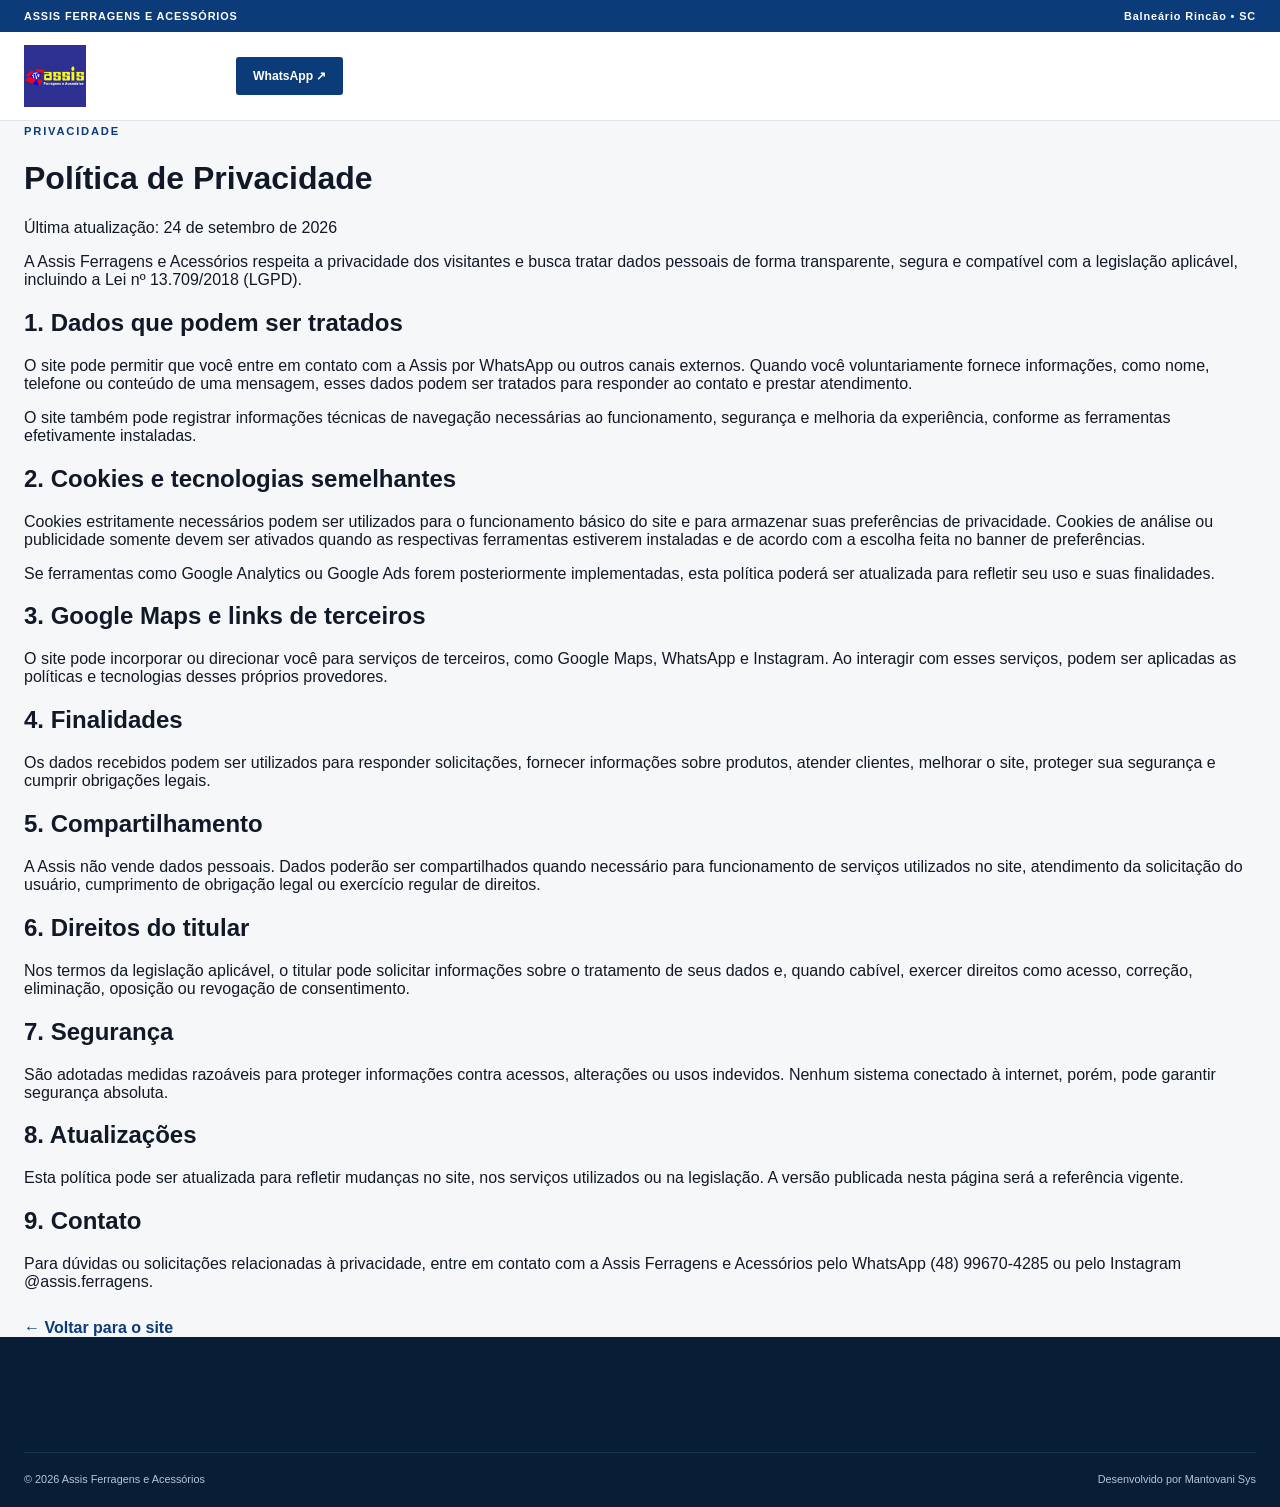
==== politica-de-privacidade.html @ aeb9ed34 "Cria politica de privacidade da Assis" ====
<!doctype html><html lang="pt-BR"><head><meta charset="utf-8"><meta name="viewport" content="width=device-width,initial-scale=1"><meta name="description" content="Política de Privacidade da Assis Ferragens e Acessórios."><meta name="theme-color" content="#0b3b78"><link rel="icon" href="images/logo.png"><link rel="stylesheet" href="css/global.css"><link rel="stylesheet" href="css/header.css"><link rel="stylesheet" href="css/footer.css"><link rel="stylesheet" href="css/responsive.css"><title>Política de Privacidade | Assis Ferragens e Acessórios</title></head><body><header class="site-header"><div class="top-strip"><div class="container top-strip-inner"><span>ASSIS FERRAGENS E ACESSÓRIOS</span><span>Balneário Rincão • SC</span></div></div><div class="nav-wrap"><div class="container nav"><a class="brand" href="index.html"><img src="images/logo.png" alt="Assis Ferragens e Acessórios"></a><a class="nav-whatsapp" href="https://wa.me/5548996704285" target="_blank" rel="noopener">WhatsApp ↗</a></div></div></header><main class="legal-page"><div class="container"><span class="eyebrow">Privacidade</span><h1>Política de Privacidade</h1><p class="legal-updated">Última atualização: 24 de setembro de 2026</p><p>A Assis Ferragens e Acessórios respeita a privacidade dos visitantes e busca tratar dados pessoais de forma transparente, segura e compatível com a legislação aplicável, incluindo a Lei nº 13.709/2018 (LGPD).</p><h2>1. Dados que podem ser tratados</h2><p>O site pode permitir que você entre em contato com a Assis por WhatsApp ou outros canais externos. Quando você voluntariamente fornece informações, como nome, telefone ou conteúdo de uma mensagem, esses dados podem ser tratados para responder ao contato e prestar atendimento.</p><p>O site também pode registrar informações técnicas de navegação necessárias ao funcionamento, segurança e melhoria da experiência, conforme as ferramentas efetivamente instaladas.</p><h2>2. Cookies e tecnologias semelhantes</h2><p>Cookies estritamente necessários podem ser utilizados para o funcionamento básico do site e para armazenar suas preferências de privacidade. Cookies de análise ou publicidade somente devem ser ativados quando as respectivas ferramentas estiverem instaladas e de acordo com a escolha feita no banner de preferências.</p><p>Se ferramentas como Google Analytics ou Google Ads forem posteriormente implementadas, esta política poderá ser atualizada para refletir seu uso e suas finalidades.</p><h2>3. Google Maps e links de terceiros</h2><p>O site pode incorporar ou direcionar você para serviços de terceiros, como Google Maps, WhatsApp e Instagram. Ao interagir com esses serviços, podem ser aplicadas as políticas e tecnologias desses próprios provedores.</p><h2>4. Finalidades</h2><p>Os dados recebidos podem ser utilizados para responder solicitações, fornecer informações sobre produtos, atender clientes, melhorar o site, proteger sua segurança e cumprir obrigações legais.</p><h2>5. Compartilhamento</h2><p>A Assis não vende dados pessoais. Dados poderão ser compartilhados quando necessário para funcionamento de serviços utilizados no site, atendimento da solicitação do usuário, cumprimento de obrigação legal ou exercício regular de direitos.</p><h2>6. Direitos do titular</h2><p>Nos termos da legislação aplicável, o titular pode solicitar informações sobre o tratamento de seus dados e, quando cabível, exercer direitos como acesso, correção, eliminação, oposição ou revogação de consentimento.</p><h2>7. Segurança</h2><p>São adotadas medidas razoáveis para proteger informações contra acessos, alterações ou usos indevidos. Nenhum sistema conectado à internet, porém, pode garantir segurança absoluta.</p><h2>8. Atualizações</h2><p>Esta política pode ser atualizada para refletir mudanças no site, nos serviços utilizados ou na legislação. A versão publicada nesta página será a referência vigente.</p><h2>9. Contato</h2><p>Para dúvidas ou solicitações relacionadas à privacidade, entre em contato com a Assis Ferragens e Acessórios pelo WhatsApp <a href="https://wa.me/5548996704285" target="_blank" rel="noopener">(48) 99670-4285</a> ou pelo Instagram <a href="https://www.instagram.com/assis.ferragens/" target="_blank" rel="noopener">@assis.ferragens</a>.</p><a class="text-link" href="index.html">← Voltar para o site</a></div></main><footer><div class="container footer-bottom"><span>© 2026 Assis Ferragens e Acessórios</span><span>Desenvolvido por Mantovani Sys</span></div></footer></body></html>
---- css/global.css ----
@import url("./variables.css");*{box-sizing:border-box}html{scroll-behavior:smooth}body{margin:0;background:#f6f7f9;color:var(--text);font-family:Inter,Arial,sans-serif;-webkit-font-smoothing:antialiased}a{text-decoration:none;color:inherit}img{max-width:100%;display:block}button{font:inherit}.container{width:min(calc(100% - 48px),1240px);margin:auto}.section{padding:105px 0}.eyebrow{display:inline-block;font-size:.7rem;font-weight:800;letter-spacing:.16em;color:var(--blue);text-transform:uppercase}.section-head{margin-bottom:48px}.section-head h2,.location h2{font-size:clamp(2.5rem,5vw,4.5rem);line-height:.98;letter-spacing:-.055em;margin:12px 0 0}.section-head p{max-width:560px;color:#667085;line-height:1.7}.section-head.split{display:grid;grid-template-columns:1fr .7fr;gap:60px;align-items:end}.section-head.centered{text-align:center}.section-head.centered p{margin:18px auto 0}.btn{display:inline-flex;align-items:center;justify-content:center;gap:12px;padding:15px 22px;border-radius:4px;font-size:.82rem;font-weight:800;transition:.25s}.btn:hover{transform:translateY(-2px)}.btn-primary{background:var(--yellow);color:#111}.btn-light{background:#fff;color:var(--blue)}.text-link{display:inline-block;margin-top:12px;color:var(--blue);font-weight:800}
---- css/header.css ----
.site-header{position:sticky;top:0;z-index:100;background:#fff}.top-strip{background:var(--blue);color:#fff;font-size:.68rem;font-weight:700;letter-spacing:.08em}.top-strip-inner{min-height:32px;display:flex;justify-content:space-between;align-items:center}.nav-wrap{border-bottom:1px solid var(--line);background:#fff}.nav{height:88px;display:flex;align-items:center;gap:42px}.brand{width:170px;flex:none}.brand img{max-height:62px;width:auto;object-fit:contain}.desktop-nav{display:flex;align-items:center;gap:32px;margin-left:auto}.desktop-nav a{font-size:.78rem;font-weight:700;color:#344054;transition:.2s}.desktop-nav a:hover{color:var(--blue)}.nav-whatsapp{background:var(--blue);color:#fff;padding:12px 17px;border-radius:3px;font-size:.76rem;font-weight:800}.nav-whatsapp span{margin-left:8px}.menu-btn{display:none;border:0;background:none;color:var(--blue);font-size:1.7rem}.mobile-nav{display:none}
---- css/footer.css ----
footer{background:#081d36;color:#b7c5d7;padding:65px 0 22px}.footer-grid{display:grid;grid-template-columns:1.5fr 1fr 1fr;gap:60px}.footer-logo{width:165px;max-height:65px;object-fit:contain;object-position:left center;background:#fff;padding:7px;margin-bottom:20px}.footer-grid p{max-width:340px;line-height:1.7;font-size:.82rem}.footer-grid h3{color:#fff;font-size:.75rem;text-transform:uppercase;letter-spacing:.12em;margin:0 0 18px}.footer-grid>div:not(:first-child) a{display:block;font-size:.82rem;margin:0 0 12px}.footer-grid a:hover{color:#fff}.footer-bottom{border-top:1px solid #193452;margin-top:50px;padding-top:20px;display:flex;justify-content:space-between;gap:20px;flex-wrap:wrap;font-size:.68rem}.floating-whatsapp{position:fixed;right:22px;bottom:22px;width:54px;height:54px;border-radius:50%;display:grid;place-items:center;background:#25d366;color:#fff;font-size:1.35rem;font-weight:900;box-shadow:0 12px 30px rgba(0,0,0,.2);z-index:90}
.review-count{font-size:.8rem;color:#f7cc62;font-weight:800;margin-top:6px;letter-spacing:.08em}.review-score .btn{margin-top:4px}.location-card small{display:block;color:#98a2b3;font-size:.72rem;margin-top:4px}.footer-cookie-link{background:none;border:0;color:inherit;padding:0;margin:0 0 12px;font:inherit;font-size:.82rem;text-align:left;cursor:pointer}.footer-cookie-link:hover{color:#fff}.cookie-banner{position:fixed;left:20px;right:20px;bottom:20px;z-index:200;display:flex;align-items:center;justify-content:space-between;gap:25px;background:#fff;border:1px solid #dfe4ea;box-shadow:0 18px 55px rgba(0,0,0,.18);padding:22px 25px;max-width:1100px;margin:auto}.cookie-banner[hidden],.cookie-modal[hidden]{display:none}.cookie-banner strong{display:block;color:#111827;margin-bottom:6px}.cookie-banner p{margin:0 0 6px;color:#667085;font-size:.78rem;line-height:1.55;max-width:760px}.cookie-banner a{font-size:.74rem;color:#0b3b78;font-weight:800}.cookie-actions{display:flex;gap:9px;flex-shrink:0}.cookie-primary,.cookie-secondary{border:0;padding:12px 18px;font:inherit;font-size:.75rem;font-weight:800;cursor:pointer}.cookie-primary{background:#0b3b78;color:#fff}.cookie-secondary{background:#eef1f5;color:#0b3b78}.cookie-modal{position:fixed;inset:0;z-index:210;background:rgba(3,15,30,.62);display:grid;place-items:center;padding:20px}.cookie-modal-card{position:relative;background:#fff;width:min(520px,100%);padding:35px;box-shadow:0 25px 80px rgba(0,0,0,.25)}.cookie-modal-card h2{font-size:2rem;line-height:1;margin:10px 0 12px}.cookie-modal-card>p{color:#667085;font-size:.82rem;line-height:1.6}.cookie-close{position:absolute;right:18px;top:14px;border:0;background:none;font-size:1.8rem;cursor:pointer;color:#667085}.cookie-option{display:flex;align-items:center;justify-content:space-between;gap:20px;padding:17px 0;border-top:1px solid #dfe4ea}.cookie-option span{display:flex;flex-direction:column;gap:5px}.cookie-option strong{font-size:.85rem}.cookie-option small{font-size:.72rem;color:#667085}.cookie-option input{width:18px;height:18px;accent-color:#0b3b78}.cookie-modal-actions{display:flex;justify-content:flex-end;gap:9px;margin-top:25px}@media(max-width:700px){.cookie-banner{left:12px;right:12px;bottom:12px;display:block;padding:18px}.cookie-actions{margin-top:15px}.cookie-primary,.cookie-secondary{flex:1}.cookie-modal-card{padding:28px 22px}}
---- css/responsive.css ----
@media(max-width:1000px){.desktop-nav{display:none}.nav-whatsapp{display:none}.menu-btn{display:block;margin-left:auto}.mobile-nav.open{display:flex;flex-direction:column;padding:12px 24px 24px;gap:4px}.mobile-nav a{padding:13px 0;font-weight:700;border-bottom:1px solid var(--line)}.mobile-nav .mobile-cta{background:var(--blue);color:#fff;text-align:center;border:0;margin-top:8px}.hero-grid{grid-template-columns:1fr}.hero-copy{padding:75px 0 60px}.hero-photo{min-height:500px}.product-grid{grid-template-columns:repeat(2,1fr)}.about-grid{gap:45px}.section-head.split{grid-template-columns:1fr}.review-layout{grid-template-columns:1fr}.location-card{grid-template-columns:1fr;gap:25px}.location-card>div:last-child{border-left:0;border-top:1px solid var(--line);padding:25px 0 0}.footer-grid{grid-template-columns:1fr 1fr}.footer-grid>div:first-child{grid-column:1/-1}}@media(max-width:620px){.container{width:calc(100% - 30px)}.top-strip-inner{justify-content:center}.top-strip-inner span:last-child{display:none}.nav{height:72px}.brand{width:135px}.brand img{max-height:52px}.section{padding:75px 0}.hero-copy{padding:60px 0}.hero h1{font-size:clamp(3.2rem,16vw,5rem)}.hero-actions{flex-direction:column;align-items:stretch}.hero-meta{gap:18px;flex-wrap:wrap;margin-top:38px}.hero-photo{min-height:390px}.photo-label{left:15px;bottom:15px;min-width:0;right:15px}.trust-grid{grid-template-columns:1fr 1fr}.trust-grid>div{padding:20px 15px}.trust-grid>div:nth-child(2){border-right:0}.product-grid{grid-template-columns:1fr}.product-card{min-height:285px}.showcase{padding:70px 0}.showcase-grid{grid-template-columns:1fr}.showcase-copy{padding:45px 28px}.showcase-card{min-height:300px}.about-grid{grid-template-columns:1fr}.about-photo{height:390px}.review-score{padding:35px 28px}.map-card iframe{min-height:330px}.location-head{display:block}.location-head .btn{margin-top:25px}.footer-grid{grid-template-columns:1fr;gap:35px}.footer-grid>div:first-child{grid-column:auto}.footer-bottom{display:block}.footer-bottom span{display:block;margin-bottom:8px}}
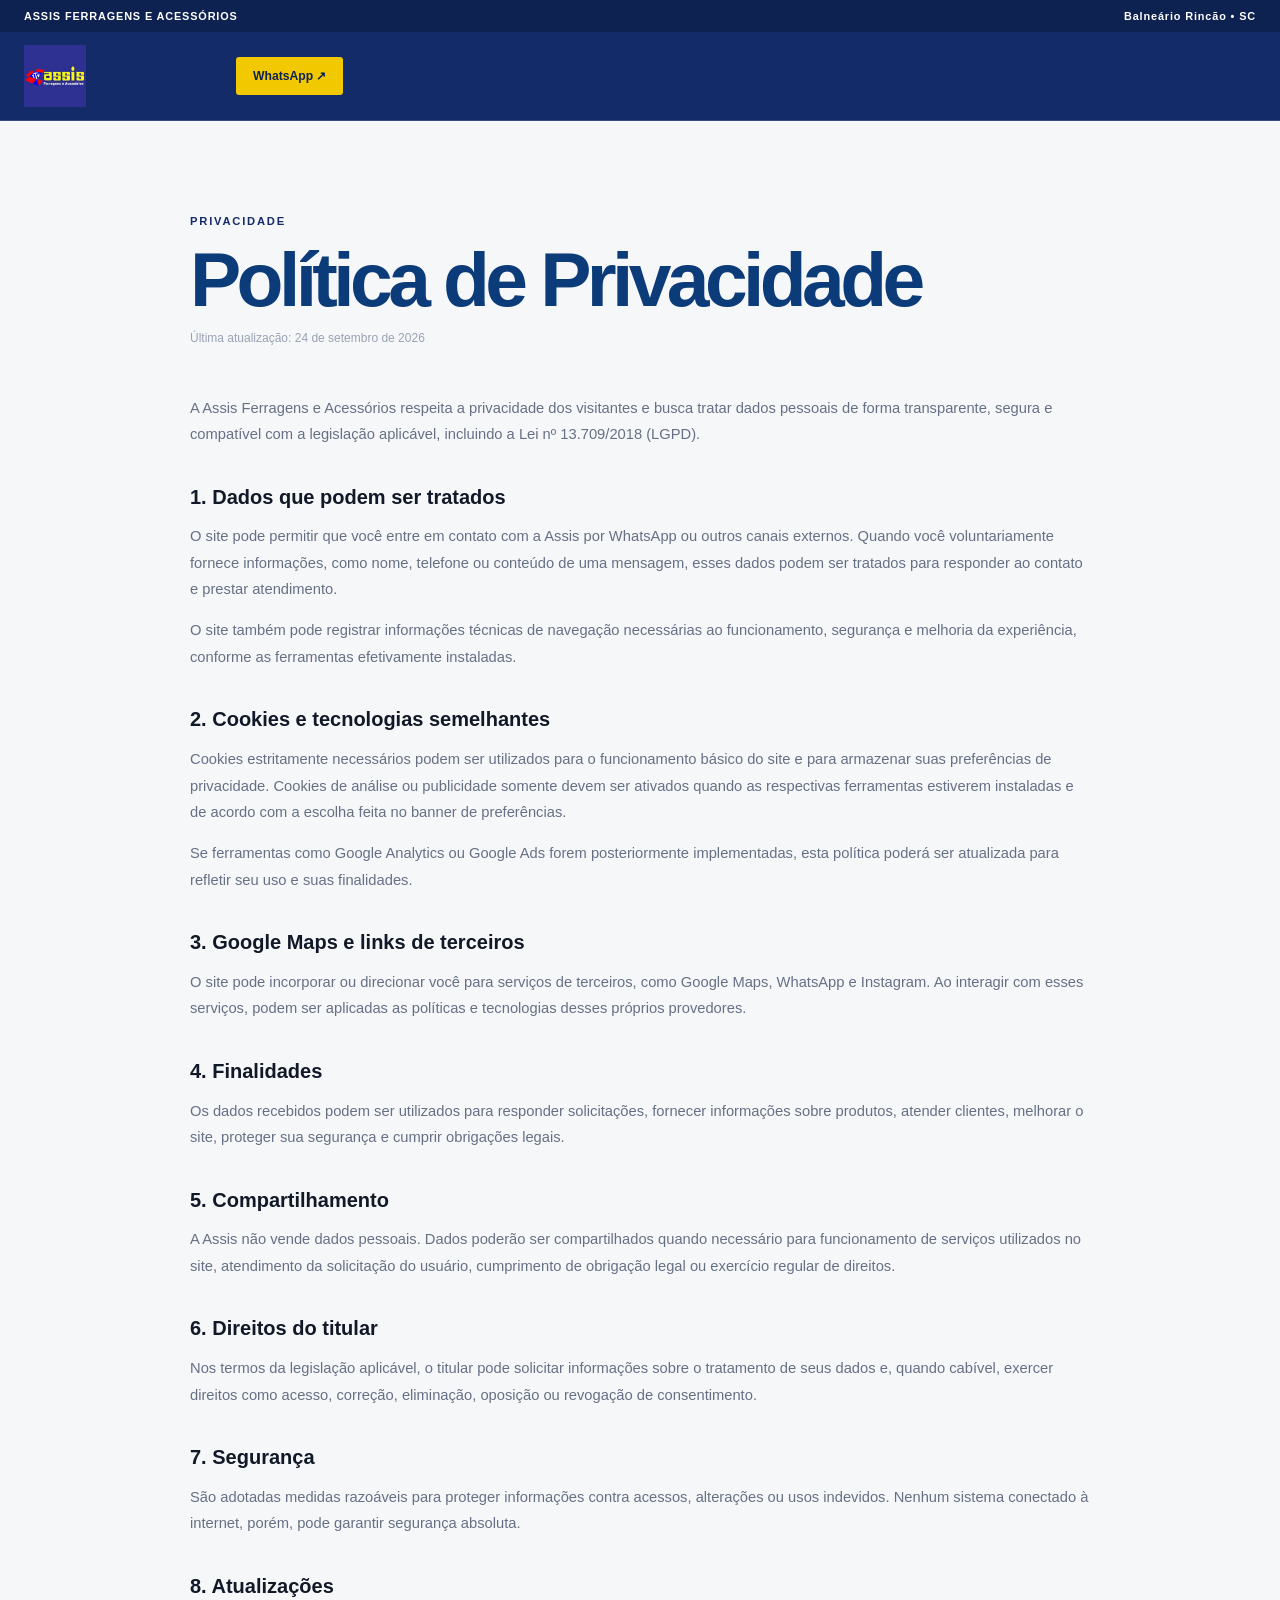
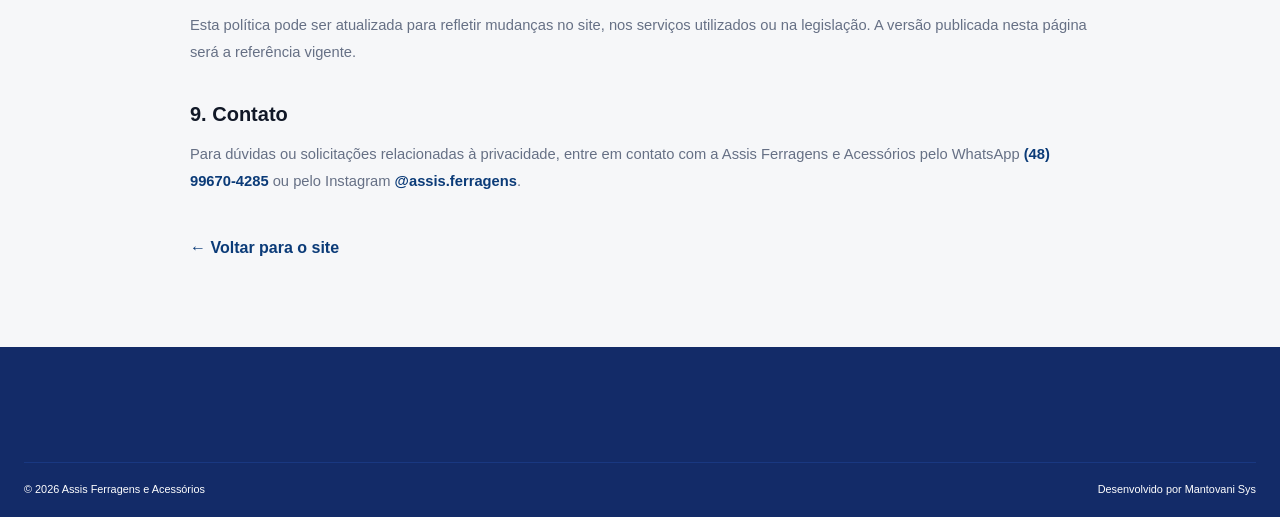
==== commit 3a83937f: "a" ====
--- a/politica-de-privacidade.html
+++ b/politica-de-privacidade.html
@@ -1 +1,84 @@
-<!doctype html><html lang="pt-BR"><head><meta charset="utf-8"><meta name="viewport" content="width=device-width,initial-scale=1"><meta name="description" content="Política de Privacidade da Assis Ferragens e Acessórios."><meta name="theme-color" content="#0b3b78"><link rel="icon" href="images/logo.png"><link rel="stylesheet" href="css/global.css"><link rel="stylesheet" href="css/header.css"><link rel="stylesheet" href="css/footer.css"><link rel="stylesheet" href="css/responsive.css"><title>Política de Privacidade | Assis Ferragens e Acessórios</title></head><body><header class="site-header"><div class="top-strip"><div class="container top-strip-inner"><span>ASSIS FERRAGENS E ACESSÓRIOS</span><span>Balneário Rincão • SC</span></div></div><div class="nav-wrap"><div class="container nav"><a class="brand" href="index.html"><img src="images/logo.png" alt="Assis Ferragens e Acessórios"></a><a class="nav-whatsapp" href="https://wa.me/5548996704285" target="_blank" rel="noopener">WhatsApp ↗</a></div></div></header><main class="legal-page"><div class="container"><span class="eyebrow">Privacidade</span><h1>Política de Privacidade</h1><p class="legal-updated">Última atualização: 24 de setembro de 2026</p><p>A Assis Ferragens e Acessórios respeita a privacidade dos visitantes e busca tratar dados pessoais de forma transparente, segura e compatível com a legislação aplicável, incluindo a Lei nº 13.709/2018 (LGPD).</p><h2>1. Dados que podem ser tratados</h2><p>O site pode permitir que você entre em contato com a Assis por WhatsApp ou outros canais externos. Quando você voluntariamente fornece informações, como nome, telefone ou conteúdo de uma mensagem, esses dados podem ser tratados para responder ao contato e prestar atendimento.</p><p>O site também pode registrar informações técnicas de navegação necessárias ao funcionamento, segurança e melhoria da experiência, conforme as ferramentas efetivamente instaladas.</p><h2>2. Cookies e tecnologias semelhantes</h2><p>Cookies estritamente necessários podem ser utilizados para o funcionamento básico do site e para armazenar suas preferências de privacidade. Cookies de análise ou publicidade somente devem ser ativados quando as respectivas ferramentas estiverem instaladas e de acordo com a escolha feita no banner de preferências.</p><p>Se ferramentas como Google Analytics ou Google Ads forem posteriormente implementadas, esta política poderá ser atualizada para refletir seu uso e suas finalidades.</p><h2>3. Google Maps e links de terceiros</h2><p>O site pode incorporar ou direcionar você para serviços de terceiros, como Google Maps, WhatsApp e Instagram. Ao interagir com esses serviços, podem ser aplicadas as políticas e tecnologias desses próprios provedores.</p><h2>4. Finalidades</h2><p>Os dados recebidos podem ser utilizados para responder solicitações, fornecer informações sobre produtos, atender clientes, melhorar o site, proteger sua segurança e cumprir obrigações legais.</p><h2>5. Compartilhamento</h2><p>A Assis não vende dados pessoais. Dados poderão ser compartilhados quando necessário para funcionamento de serviços utilizados no site, atendimento da solicitação do usuário, cumprimento de obrigação legal ou exercício regular de direitos.</p><h2>6. Direitos do titular</h2><p>Nos termos da legislação aplicável, o titular pode solicitar informações sobre o tratamento de seus dados e, quando cabível, exercer direitos como acesso, correção, eliminação, oposição ou revogação de consentimento.</p><h2>7. Segurança</h2><p>São adotadas medidas razoáveis para proteger informações contra acessos, alterações ou usos indevidos. Nenhum sistema conectado à internet, porém, pode garantir segurança absoluta.</p><h2>8. Atualizações</h2><p>Esta política pode ser atualizada para refletir mudanças no site, nos serviços utilizados ou na legislação. A versão publicada nesta página será a referência vigente.</p><h2>9. Contato</h2><p>Para dúvidas ou solicitações relacionadas à privacidade, entre em contato com a Assis Ferragens e Acessórios pelo WhatsApp <a href="https://wa.me/5548996704285" target="_blank" rel="noopener">(48) 99670-4285</a> ou pelo Instagram <a href="https://www.instagram.com/assis.ferragens/" target="_blank" rel="noopener">@assis.ferragens</a>.</p><a class="text-link" href="index.html">← Voltar para o site</a></div></main><footer><div class="container footer-bottom"><span>© 2026 Assis Ferragens e Acessórios</span><span>Desenvolvido por Mantovani Sys</span></div></footer></body></html>+<!doctype html>
+<html lang="pt-BR">
+
+<head>
+    <meta charset="utf-8">
+    <meta name="viewport" content="width=device-width,initial-scale=1">
+    <meta name="description" content="Política de Privacidade da Assis Ferragens e Acessórios.">
+    <meta name="theme-color" content="#0b3b78">
+    <link rel="icon" href="images/logo.png">
+    <link rel="stylesheet" href="css/global.css">
+    <link rel="stylesheet" href="css/header.css">
+    <link rel="stylesheet" href="css/footer.css">
+    <link rel="stylesheet" href="css/responsive.css">
+    <title>Política de Privacidade | Assis Ferragens e Acessórios</title>
+</head>
+
+<body>
+    <header class="site-header">
+        <div class="top-strip">
+            <div class="container top-strip-inner"><span>ASSIS FERRAGENS E ACESSÓRIOS</span><span>Balneário Rincão •
+                    SC</span></div>
+        </div>
+        <div class="nav-wrap">
+            <div class="container nav"><a class="brand" href="index.html"><img src="images/logo.png"
+                        alt="Assis Ferragens e Acessórios"></a><a class="nav-whatsapp"
+                    href="https://wa.me/5548996704285" target="_blank" rel="noopener">WhatsApp ↗</a></div>
+        </div>
+    </header>
+    <main class="legal-page">
+        <div class="container"><span class="eyebrow">Privacidade</span>
+            <h1>Política de Privacidade</h1>
+            <p class="legal-updated">Última atualização: 24 de setembro de 2026</p>
+            <p>A Assis Ferragens e Acessórios respeita a privacidade dos visitantes e busca tratar dados pessoais de
+                forma transparente, segura e compatível com a legislação aplicável, incluindo a Lei nº 13.709/2018
+                (LGPD).</p>
+            <h2>1. Dados que podem ser tratados</h2>
+            <p>O site pode permitir que você entre em contato com a Assis por WhatsApp ou outros canais externos. Quando
+                você voluntariamente fornece informações, como nome, telefone ou conteúdo de uma mensagem, esses dados
+                podem ser tratados para responder ao contato e prestar atendimento.</p>
+            <p>O site também pode registrar informações técnicas de navegação necessárias ao funcionamento, segurança e
+                melhoria da experiência, conforme as ferramentas efetivamente instaladas.</p>
+            <h2>2. Cookies e tecnologias semelhantes</h2>
+            <p>Cookies estritamente necessários podem ser utilizados para o funcionamento básico do site e para
+                armazenar suas preferências de privacidade. Cookies de análise ou publicidade somente devem ser ativados
+                quando as respectivas ferramentas estiverem instaladas e de acordo com a escolha feita no banner de
+                preferências.</p>
+            <p>Se ferramentas como Google Analytics ou Google Ads forem posteriormente implementadas, esta política
+                poderá ser atualizada para refletir seu uso e suas finalidades.</p>
+            <h2>3. Google Maps e links de terceiros</h2>
+            <p>O site pode incorporar ou direcionar você para serviços de terceiros, como Google Maps, WhatsApp e
+                Instagram. Ao interagir com esses serviços, podem ser aplicadas as políticas e tecnologias desses
+                próprios provedores.</p>
+            <h2>4. Finalidades</h2>
+            <p>Os dados recebidos podem ser utilizados para responder solicitações, fornecer informações sobre produtos,
+                atender clientes, melhorar o site, proteger sua segurança e cumprir obrigações legais.</p>
+            <h2>5. Compartilhamento</h2>
+            <p>A Assis não vende dados pessoais. Dados poderão ser compartilhados quando necessário para funcionamento
+                de serviços utilizados no site, atendimento da solicitação do usuário, cumprimento de obrigação legal ou
+                exercício regular de direitos.</p>
+            <h2>6. Direitos do titular</h2>
+            <p>Nos termos da legislação aplicável, o titular pode solicitar informações sobre o tratamento de seus dados
+                e, quando cabível, exercer direitos como acesso, correção, eliminação, oposição ou revogação de
+                consentimento.</p>
+            <h2>7. Segurança</h2>
+            <p>São adotadas medidas razoáveis para proteger informações contra acessos, alterações ou usos indevidos.
+                Nenhum sistema conectado à internet, porém, pode garantir segurança absoluta.</p>
+            <h2>8. Atualizações</h2>
+            <p>Esta política pode ser atualizada para refletir mudanças no site, nos serviços utilizados ou na
+                legislação. A versão publicada nesta página será a referência vigente.</p>
+            <h2>9. Contato</h2>
+            <p>Para dúvidas ou solicitações relacionadas à privacidade, entre em contato com a Assis Ferragens e
+                Acessórios pelo WhatsApp <a href="https://wa.me/5548996704285" target="_blank" rel="noopener">(48)
+                    99670-4285</a> ou pelo Instagram <a href="https://www.instagram.com/assis.ferragens/"
+                    target="_blank" rel="noopener">@assis.ferragens</a>.</p><a class="text-link" href="index.html">←
+                Voltar para o site</a>
+        </div>
+    </main>
+    <footer>
+        <div class="container footer-bottom"><span>© 2026 Assis Ferragens e Acessórios</span><span>Desenvolvido por
+                Mantovani Sys</span></div>
+    </footer>
+</body>
+
+</html>
--- a/css/global.css
+++ b/css/global.css
@@ -1 +1,160 @@
-@import url("./variables.css");*{box-sizing:border-box}html{scroll-behavior:smooth}body{margin:0;background:#f6f7f9;color:var(--text);font-family:Inter,Arial,sans-serif;-webkit-font-smoothing:antialiased}a{text-decoration:none;color:inherit}img{max-width:100%;display:block}button{font:inherit}.container{width:min(calc(100% - 48px),1240px);margin:auto}.section{padding:105px 0}.eyebrow{display:inline-block;font-size:.7rem;font-weight:800;letter-spacing:.16em;color:var(--blue);text-transform:uppercase}.section-head{margin-bottom:48px}.section-head h2,.location h2{font-size:clamp(2.5rem,5vw,4.5rem);line-height:.98;letter-spacing:-.055em;margin:12px 0 0}.section-head p{max-width:560px;color:#667085;line-height:1.7}.section-head.split{display:grid;grid-template-columns:1fr .7fr;gap:60px;align-items:end}.section-head.centered{text-align:center}.section-head.centered p{margin:18px auto 0}.btn{display:inline-flex;align-items:center;justify-content:center;gap:12px;padding:15px 22px;border-radius:4px;font-size:.82rem;font-weight:800;transition:.25s}.btn:hover{transform:translateY(-2px)}.btn-primary{background:var(--yellow);color:#111}.btn-light{background:#fff;color:var(--blue)}.text-link{display:inline-block;margin-top:12px;color:var(--blue);font-weight:800}+@import url("./variables.css");
+
+* {
+    box-sizing: border-box
+}
+
+html {
+    scroll-behavior: smooth
+}
+
+body {
+    margin: 0;
+    background: #f6f7f9;
+    color: var(--text);
+    font-family: Inter, Arial, sans-serif;
+    -webkit-font-smoothing: antialiased
+}
+
+a {
+    text-decoration: none;
+    color: inherit
+}
+
+img {
+    max-width: 100%;
+    display: block
+}
+
+button {
+    font: inherit
+}
+
+.container {
+    width: min(calc(100% - 48px), 1240px);
+    margin: auto
+}
+
+.section {
+    padding: 105px 0
+}
+
+.eyebrow {
+    display: inline-block;
+    font-size: .7rem;
+    font-weight: 800;
+    letter-spacing: .16em;
+    color: var(--blue);
+    text-transform: uppercase
+}
+
+.section-head {
+    margin-bottom: 48px
+}
+
+.section-head h2,
+.location h2 {
+    font-size: clamp(2.5rem, 5vw, 4.5rem);
+    line-height: .98;
+    letter-spacing: -.055em;
+    margin: 12px 0 0
+}
+
+.section-head p {
+    max-width: 560px;
+    color: #667085;
+    line-height: 1.7
+}
+
+.section-head.split {
+    display: grid;
+    grid-template-columns: 1fr .7fr;
+    gap: 60px;
+    align-items: end
+}
+
+.section-head.centered {
+    text-align: center
+}
+
+.section-head.centered p {
+    margin: 18px auto 0
+}
+
+.btn {
+    display: inline-flex;
+    align-items: center;
+    justify-content: center;
+    gap: 12px;
+    padding: 15px 22px;
+    border-radius: 4px;
+    font-size: .82rem;
+    font-weight: 800;
+    transition: .25s
+}
+
+.btn:hover {
+    transform: translateY(-2px)
+}
+
+.btn-primary {
+    background: var(--yellow);
+    color: #111
+}
+
+.btn-light {
+    background: #fff;
+    color: var(--blue)
+}
+
+.text-link {
+    display: inline-block;
+    margin-top: 12px;
+    color: var(--blue);
+    font-weight: 800
+}
+
+.legal-page {
+    background: #f6f7f9;
+    padding: 90px 0
+}
+
+.legal-page .container {
+    max-width: 900px
+}
+
+.legal-page h1 {
+    font-size: clamp(2.8rem, 6vw, 5rem);
+    line-height: .95;
+    letter-spacing: -.06em;
+    margin: 14px 0 12px;
+    color: #0b3b78
+}
+
+.legal-page h2 {
+    font-size: 1.25rem;
+    margin: 38px 0 10px;
+    color: #111827
+}
+
+.legal-page p {
+    color: #667085;
+    line-height: 1.8;
+    font-size: .92rem
+}
+
+.legal-page a {
+    color: #0b3b78;
+    font-weight: 700
+}
+
+.legal-updated {
+    font-size: .75rem !important;
+    color: #98a2b3 !important;
+    margin-bottom: 45px
+}
+
+.legal-page .text-link {
+    display: inline-block;
+    margin-top: 30px
+}
--- a/css/header.css
+++ b/css/header.css
@@ -1 +1,87 @@
-.site-header{position:sticky;top:0;z-index:100;background:#fff}.top-strip{background:var(--blue);color:#fff;font-size:.68rem;font-weight:700;letter-spacing:.08em}.top-strip-inner{min-height:32px;display:flex;justify-content:space-between;align-items:center}.nav-wrap{border-bottom:1px solid var(--line);background:#fff}.nav{height:88px;display:flex;align-items:center;gap:42px}.brand{width:170px;flex:none}.brand img{max-height:62px;width:auto;object-fit:contain}.desktop-nav{display:flex;align-items:center;gap:32px;margin-left:auto}.desktop-nav a{font-size:.78rem;font-weight:700;color:#344054;transition:.2s}.desktop-nav a:hover{color:var(--blue)}.nav-whatsapp{background:var(--blue);color:#fff;padding:12px 17px;border-radius:3px;font-size:.76rem;font-weight:800}.nav-whatsapp span{margin-left:8px}.menu-btn{display:none;border:0;background:none;color:var(--blue);font-size:1.7rem}.mobile-nav{display:none}+.site-header {
+    position: sticky;
+    top: 0;
+    z-index: 100;
+    background: #132B68
+}
+
+.top-strip {
+    background: #0E2252;
+    color: #fff;
+    font-size: .68rem;
+    font-weight: 700;
+    letter-spacing: .08em
+}
+
+.top-strip-inner {
+    min-height: 32px;
+    display: flex;
+    justify-content: space-between;
+    align-items: center
+}
+
+.nav-wrap {
+    border-bottom: 1px solid rgba(255, 255, 255, .16);
+    background: #132B68
+}
+
+.nav {
+    height: 88px;
+    display: flex;
+    align-items: center;
+    gap: 42px
+}
+
+.brand {
+    width: 170px;
+    flex: none
+}
+
+.brand img {
+    max-height: 62px;
+    width: auto;
+    object-fit: contain
+}
+
+.desktop-nav {
+    display: flex;
+    align-items: center;
+    gap: 32px;
+    margin-left: auto
+}
+
+.desktop-nav a {
+    font-size: .78rem;
+    font-weight: 700;
+    color: #fff;
+    transition: .2s
+}
+
+.desktop-nav a:hover {
+    color: #F2C900
+}
+
+.nav-whatsapp {
+    background: #F2C900;
+    color: #0E2252;
+    padding: 12px 17px;
+    border-radius: 3px;
+    font-size: .76rem;
+    font-weight: 800
+}
+
+.nav-whatsapp span {
+    margin-left: 8px
+}
+
+.menu-btn {
+    display: none;
+    border: 0;
+    background: none;
+    color: #fff;
+    font-size: 1.7rem
+}
+
+.mobile-nav {
+    display: none
+}
--- a/css/footer.css
+++ b/css/footer.css
@@ -1,2 +1,278 @@
-footer{background:#081d36;color:#b7c5d7;padding:65px 0 22px}.footer-grid{display:grid;grid-template-columns:1.5fr 1fr 1fr;gap:60px}.footer-logo{width:165px;max-height:65px;object-fit:contain;object-position:left center;background:#fff;padding:7px;margin-bottom:20px}.footer-grid p{max-width:340px;line-height:1.7;font-size:.82rem}.footer-grid h3{color:#fff;font-size:.75rem;text-transform:uppercase;letter-spacing:.12em;margin:0 0 18px}.footer-grid>div:not(:first-child) a{display:block;font-size:.82rem;margin:0 0 12px}.footer-grid a:hover{color:#fff}.footer-bottom{border-top:1px solid #193452;margin-top:50px;padding-top:20px;display:flex;justify-content:space-between;gap:20px;flex-wrap:wrap;font-size:.68rem}.floating-whatsapp{position:fixed;right:22px;bottom:22px;width:54px;height:54px;border-radius:50%;display:grid;place-items:center;background:#25d366;color:#fff;font-size:1.35rem;font-weight:900;box-shadow:0 12px 30px rgba(0,0,0,.2);z-index:90}
-.review-count{font-size:.8rem;color:#f7cc62;font-weight:800;margin-top:6px;letter-spacing:.08em}.review-score .btn{margin-top:4px}.location-card small{display:block;color:#98a2b3;font-size:.72rem;margin-top:4px}.footer-cookie-link{background:none;border:0;color:inherit;padding:0;margin:0 0 12px;font:inherit;font-size:.82rem;text-align:left;cursor:pointer}.footer-cookie-link:hover{color:#fff}.cookie-banner{position:fixed;left:20px;right:20px;bottom:20px;z-index:200;display:flex;align-items:center;justify-content:space-between;gap:25px;background:#fff;border:1px solid #dfe4ea;box-shadow:0 18px 55px rgba(0,0,0,.18);padding:22px 25px;max-width:1100px;margin:auto}.cookie-banner[hidden],.cookie-modal[hidden]{display:none}.cookie-banner strong{display:block;color:#111827;margin-bottom:6px}.cookie-banner p{margin:0 0 6px;color:#667085;font-size:.78rem;line-height:1.55;max-width:760px}.cookie-banner a{font-size:.74rem;color:#0b3b78;font-weight:800}.cookie-actions{display:flex;gap:9px;flex-shrink:0}.cookie-primary,.cookie-secondary{border:0;padding:12px 18px;font:inherit;font-size:.75rem;font-weight:800;cursor:pointer}.cookie-primary{background:#0b3b78;color:#fff}.cookie-secondary{background:#eef1f5;color:#0b3b78}.cookie-modal{position:fixed;inset:0;z-index:210;background:rgba(3,15,30,.62);display:grid;place-items:center;padding:20px}.cookie-modal-card{position:relative;background:#fff;width:min(520px,100%);padding:35px;box-shadow:0 25px 80px rgba(0,0,0,.25)}.cookie-modal-card h2{font-size:2rem;line-height:1;margin:10px 0 12px}.cookie-modal-card>p{color:#667085;font-size:.82rem;line-height:1.6}.cookie-close{position:absolute;right:18px;top:14px;border:0;background:none;font-size:1.8rem;cursor:pointer;color:#667085}.cookie-option{display:flex;align-items:center;justify-content:space-between;gap:20px;padding:17px 0;border-top:1px solid #dfe4ea}.cookie-option span{display:flex;flex-direction:column;gap:5px}.cookie-option strong{font-size:.85rem}.cookie-option small{font-size:.72rem;color:#667085}.cookie-option input{width:18px;height:18px;accent-color:#0b3b78}.cookie-modal-actions{display:flex;justify-content:flex-end;gap:9px;margin-top:25px}@media(max-width:700px){.cookie-banner{left:12px;right:12px;bottom:12px;display:block;padding:18px}.cookie-actions{margin-top:15px}.cookie-primary,.cookie-secondary{flex:1}.cookie-modal-card{padding:28px 22px}}+footer {
+    background: #132B68;
+    color: #fff;
+    padding: 65px 0 22px
+}
+
+.footer-grid {
+    display: grid;
+    grid-template-columns: 1.5fr 1fr 1fr;
+    gap: 60px
+}
+
+.footer-logo {
+    width: 165px;
+    max-height: 65px;
+    object-fit: contain;
+    object-position: left center;
+    background: #fff;
+    padding: 7px;
+    margin-bottom: 20px
+}
+
+.footer-grid p {
+    max-width: 340px;
+    line-height: 1.7;
+    font-size: .82rem
+}
+
+.footer-grid h3 {
+    color: #F2C900;
+    font-size: .75rem;
+    text-transform: uppercase;
+    letter-spacing: .12em;
+    margin: 0 0 18px
+}
+
+.footer-grid>div:not(:first-child) a {
+    display: block;
+    font-size: .82rem;
+    margin: 0 0 12px
+}
+
+.footer-grid a:hover {
+    color: #fff
+}
+
+.footer-bottom {
+    border-top: 1px solid #193881;
+    margin-top: 50px;
+    padding-top: 20px;
+    display: flex;
+    justify-content: space-between;
+    gap: 20px;
+    flex-wrap: wrap;
+    font-size: .68rem
+}
+
+.floating-whatsapp {
+    position: fixed;
+    right: 22px;
+    bottom: 22px;
+    width: 54px;
+    height: 54px;
+    border-radius: 50%;
+    display: grid;
+    place-items: center;
+    background: #25d366;
+    color: #fff;
+    font-size: 1.35rem;
+    font-weight: 900;
+    box-shadow: 0 12px 30px rgba(0, 0, 0, .2);
+    z-index: 90
+}
+
+.review-count {
+    font-size: .8rem;
+    color: #F2C900;
+    font-weight: 800;
+    margin-top: 6px;
+    letter-spacing: .08em
+}
+
+.review-score .btn {
+    margin-top: 4px
+}
+
+.location-card small {
+    display: block;
+    color: #98a2b3;
+    font-size: .72rem;
+    margin-top: 4px
+}
+
+.footer-cookie-link {
+    background: none;
+    border: 0;
+    color: inherit;
+    padding: 0;
+    margin: 0 0 12px;
+    font: inherit;
+    font-size: .82rem;
+    text-align: left;
+    cursor: pointer
+}
+
+.footer-cookie-link:hover {
+    color: #fff
+}
+
+.cookie-banner {
+    position: fixed;
+    left: 20px;
+    right: 20px;
+    bottom: 20px;
+    z-index: 200;
+    display: flex;
+    align-items: center;
+    justify-content: space-between;
+    gap: 25px;
+    background: #fff;
+    border: 1px solid #dfe4ea;
+    box-shadow: 0 18px 55px rgba(0, 0, 0, .18);
+    padding: 22px 25px;
+    max-width: 1100px;
+    margin: auto
+}
+
+.cookie-banner[hidden],
+.cookie-modal[hidden] {
+    display: none
+}
+
+.cookie-banner strong {
+    display: block;
+    color: #111827;
+    margin-bottom: 6px
+}
+
+.cookie-banner p {
+    margin: 0 0 6px;
+    color: #667085;
+    font-size: .78rem;
+    line-height: 1.55;
+    max-width: 760px
+}
+
+.cookie-banner a {
+    font-size: .74rem;
+    color: #132B68;
+    font-weight: 800
+}
+
+.cookie-actions {
+    display: flex;
+    gap: 9px;
+    flex-shrink: 0
+}
+
+.cookie-primary,
+.cookie-secondary {
+    border: 0;
+    padding: 12px 18px;
+    font: inherit;
+    font-size: .75rem;
+    font-weight: 800;
+    cursor: pointer
+}
+
+.cookie-primary {
+    background: #132B68;
+    color: #fff
+}
+
+.cookie-secondary {
+    background: #f5f1e8;
+    color: #132B68
+}
+
+.cookie-modal {
+    position: fixed;
+    inset: 0;
+    z-index: 210;
+    background: rgba(3, 15, 30, .62);
+    display: grid;
+    place-items: center;
+    padding: 20px
+}
+
+.cookie-modal-card {
+    position: relative;
+    background: #fff;
+    width: min(520px, 100%);
+    padding: 35px;
+    box-shadow: 0 25px 80px rgba(0, 0, 0, .25)
+}
+
+.cookie-modal-card h2 {
+    font-size: 2rem;
+    line-height: 1;
+    margin: 10px 0 12px
+}
+
+.cookie-modal-card>p {
+    color: #667085;
+    font-size: .82rem;
+    line-height: 1.6
+}
+
+.cookie-close {
+    position: absolute;
+    right: 18px;
+    top: 14px;
+    border: 0;
+    background: none;
+    font-size: 1.8rem;
+    cursor: pointer;
+    color: #667085
+}
+
+.cookie-option {
+    display: flex;
+    align-items: center;
+    justify-content: space-between;
+    gap: 20px;
+    padding: 17px 0;
+    border-top: 1px solid #dfe4ea
+}
+
+.cookie-option span {
+    display: flex;
+    flex-direction: column;
+    gap: 5px
+}
+
+.cookie-option strong {
+    font-size: .85rem
+}
+
+.cookie-option small {
+    font-size: .72rem;
+    color: #667085
+}
+
+.cookie-option input {
+    width: 18px;
+    height: 18px;
+    accent-color: #132B68
+}
+
+.cookie-modal-actions {
+    display: flex;
+    justify-content: flex-end;
+    gap: 9px;
+    margin-top: 25px
+}
+
+@media(max-width:700px) {
+    .cookie-banner {
+        left: 12px;
+        right: 12px;
+        bottom: 12px;
+        display: block;
+        padding: 18px
+    }
+
+    .cookie-actions {
+        margin-top: 15px
+    }
+
+    .cookie-primary,
+    .cookie-secondary {
+        flex: 1
+    }
+
+    .cookie-modal-card {
+        padding: 28px 22px
+    }
+}
--- a/css/responsive.css
+++ b/css/responsive.css
@@ -1 +1,220 @@
-@media(max-width:1000px){.desktop-nav{display:none}.nav-whatsapp{display:none}.menu-btn{display:block;margin-left:auto}.mobile-nav.open{display:flex;flex-direction:column;padding:12px 24px 24px;gap:4px}.mobile-nav a{padding:13px 0;font-weight:700;border-bottom:1px solid var(--line)}.mobile-nav .mobile-cta{background:var(--blue);color:#fff;text-align:center;border:0;margin-top:8px}.hero-grid{grid-template-columns:1fr}.hero-copy{padding:75px 0 60px}.hero-photo{min-height:500px}.product-grid{grid-template-columns:repeat(2,1fr)}.about-grid{gap:45px}.section-head.split{grid-template-columns:1fr}.review-layout{grid-template-columns:1fr}.location-card{grid-template-columns:1fr;gap:25px}.location-card>div:last-child{border-left:0;border-top:1px solid var(--line);padding:25px 0 0}.footer-grid{grid-template-columns:1fr 1fr}.footer-grid>div:first-child{grid-column:1/-1}}@media(max-width:620px){.container{width:calc(100% - 30px)}.top-strip-inner{justify-content:center}.top-strip-inner span:last-child{display:none}.nav{height:72px}.brand{width:135px}.brand img{max-height:52px}.section{padding:75px 0}.hero-copy{padding:60px 0}.hero h1{font-size:clamp(3.2rem,16vw,5rem)}.hero-actions{flex-direction:column;align-items:stretch}.hero-meta{gap:18px;flex-wrap:wrap;margin-top:38px}.hero-photo{min-height:390px}.photo-label{left:15px;bottom:15px;min-width:0;right:15px}.trust-grid{grid-template-columns:1fr 1fr}.trust-grid>div{padding:20px 15px}.trust-grid>div:nth-child(2){border-right:0}.product-grid{grid-template-columns:1fr}.product-card{min-height:285px}.showcase{padding:70px 0}.showcase-grid{grid-template-columns:1fr}.showcase-copy{padding:45px 28px}.showcase-card{min-height:300px}.about-grid{grid-template-columns:1fr}.about-photo{height:390px}.review-score{padding:35px 28px}.map-card iframe{min-height:330px}.location-head{display:block}.location-head .btn{margin-top:25px}.footer-grid{grid-template-columns:1fr;gap:35px}.footer-grid>div:first-child{grid-column:auto}.footer-bottom{display:block}.footer-bottom span{display:block;margin-bottom:8px}}+@media(max-width:1000px) {
+    .desktop-nav {
+        display: none
+    }
+
+    .nav-whatsapp {
+        display: none
+    }
+
+    .menu-btn {
+        display: block;
+        margin-left: auto
+    }
+
+    .mobile-nav.open {
+        display: flex;
+        flex-direction: column;
+        padding: 12px 24px 24px;
+        gap: 4px
+    }
+
+    .mobile-nav a {
+        padding: 13px 0;
+        font-weight: 700;
+        border-bottom: 1px solid var(--line)
+    }
+
+    .mobile-nav .mobile-cta {
+        background: var(--blue);
+        color: #fff;
+        text-align: center;
+        border: 0;
+        margin-top: 8px
+    }
+
+    .hero-grid {
+        grid-template-columns: 1fr
+    }
+
+    .hero-copy {
+        padding: 75px 0 60px
+    }
+
+    .hero-photo {
+        min-height: 500px
+    }
+
+    .product-grid {
+        grid-template-columns: repeat(2, 1fr)
+    }
+
+    .about-grid {
+        gap: 45px
+    }
+
+    .section-head.split {
+        grid-template-columns: 1fr
+    }
+
+    .review-layout {
+        grid-template-columns: 1fr
+    }
+
+    .location-card {
+        grid-template-columns: 1fr;
+        gap: 25px
+    }
+
+    .location-card>div:last-child {
+        border-left: 0;
+        border-top: 1px solid var(--line);
+        padding: 25px 0 0
+    }
+
+    .footer-grid {
+        grid-template-columns: 1fr 1fr
+    }
+
+    .footer-grid>div:first-child {
+        grid-column: 1/-1
+    }
+}
+
+@media(max-width:620px) {
+    .container {
+        width: calc(100% - 30px)
+    }
+
+    .top-strip-inner {
+        justify-content: center
+    }
+
+    .top-strip-inner span:last-child {
+        display: none
+    }
+
+    .nav {
+        height: 72px
+    }
+
+    .brand {
+        width: 135px
+    }
+
+    .brand img {
+        max-height: 52px
+    }
+
+    .section {
+        padding: 75px 0
+    }
+
+    .hero-copy {
+        padding: 60px 0
+    }
+
+    .hero h1 {
+        font-size: clamp(3.2rem, 16vw, 5rem)
+    }
+
+    .hero-actions {
+        flex-direction: column;
+        align-items: stretch
+    }
+
+    .hero-meta {
+        gap: 18px;
+        flex-wrap: wrap;
+        margin-top: 38px
+    }
+
+    .hero-photo {
+        min-height: 390px
+    }
+
+    .photo-label {
+        left: 15px;
+        bottom: 15px;
+        min-width: 0;
+        right: 15px
+    }
+
+    .trust-grid {
+        grid-template-columns: 1fr 1fr
+    }
+
+    .trust-grid>div {
+        padding: 20px 15px
+    }
+
+    .trust-grid>div:nth-child(2) {
+        border-right: 0
+    }
+
+    .product-grid {
+        grid-template-columns: 1fr
+    }
+
+    .product-card {
+        min-height: 285px
+    }
+
+    .showcase {
+        padding: 70px 0
+    }
+
+    .showcase-grid {
+        grid-template-columns: 1fr
+    }
+
+    .showcase-copy {
+        padding: 45px 28px
+    }
+
+    .showcase-card {
+        min-height: 300px
+    }
+
+    .about-grid {
+        grid-template-columns: 1fr
+    }
+
+    .about-photo {
+        height: 390px
+    }
+
+    .review-score {
+        padding: 35px 28px
+    }
+
+    .map-card iframe {
+        min-height: 330px
+    }
+
+    .location-head {
+        display: block
+    }
+
+    .location-head .btn {
+        margin-top: 25px
+    }
+
+    .footer-grid {
+        grid-template-columns: 1fr;
+        gap: 35px
+    }
+
+    .footer-grid>div:first-child {
+        grid-column: auto
+    }
+
+    .footer-bottom {
+        display: block
+    }
+
+    .footer-bottom span {
+        display: block;
+        margin-bottom: 8px
+    }
+}
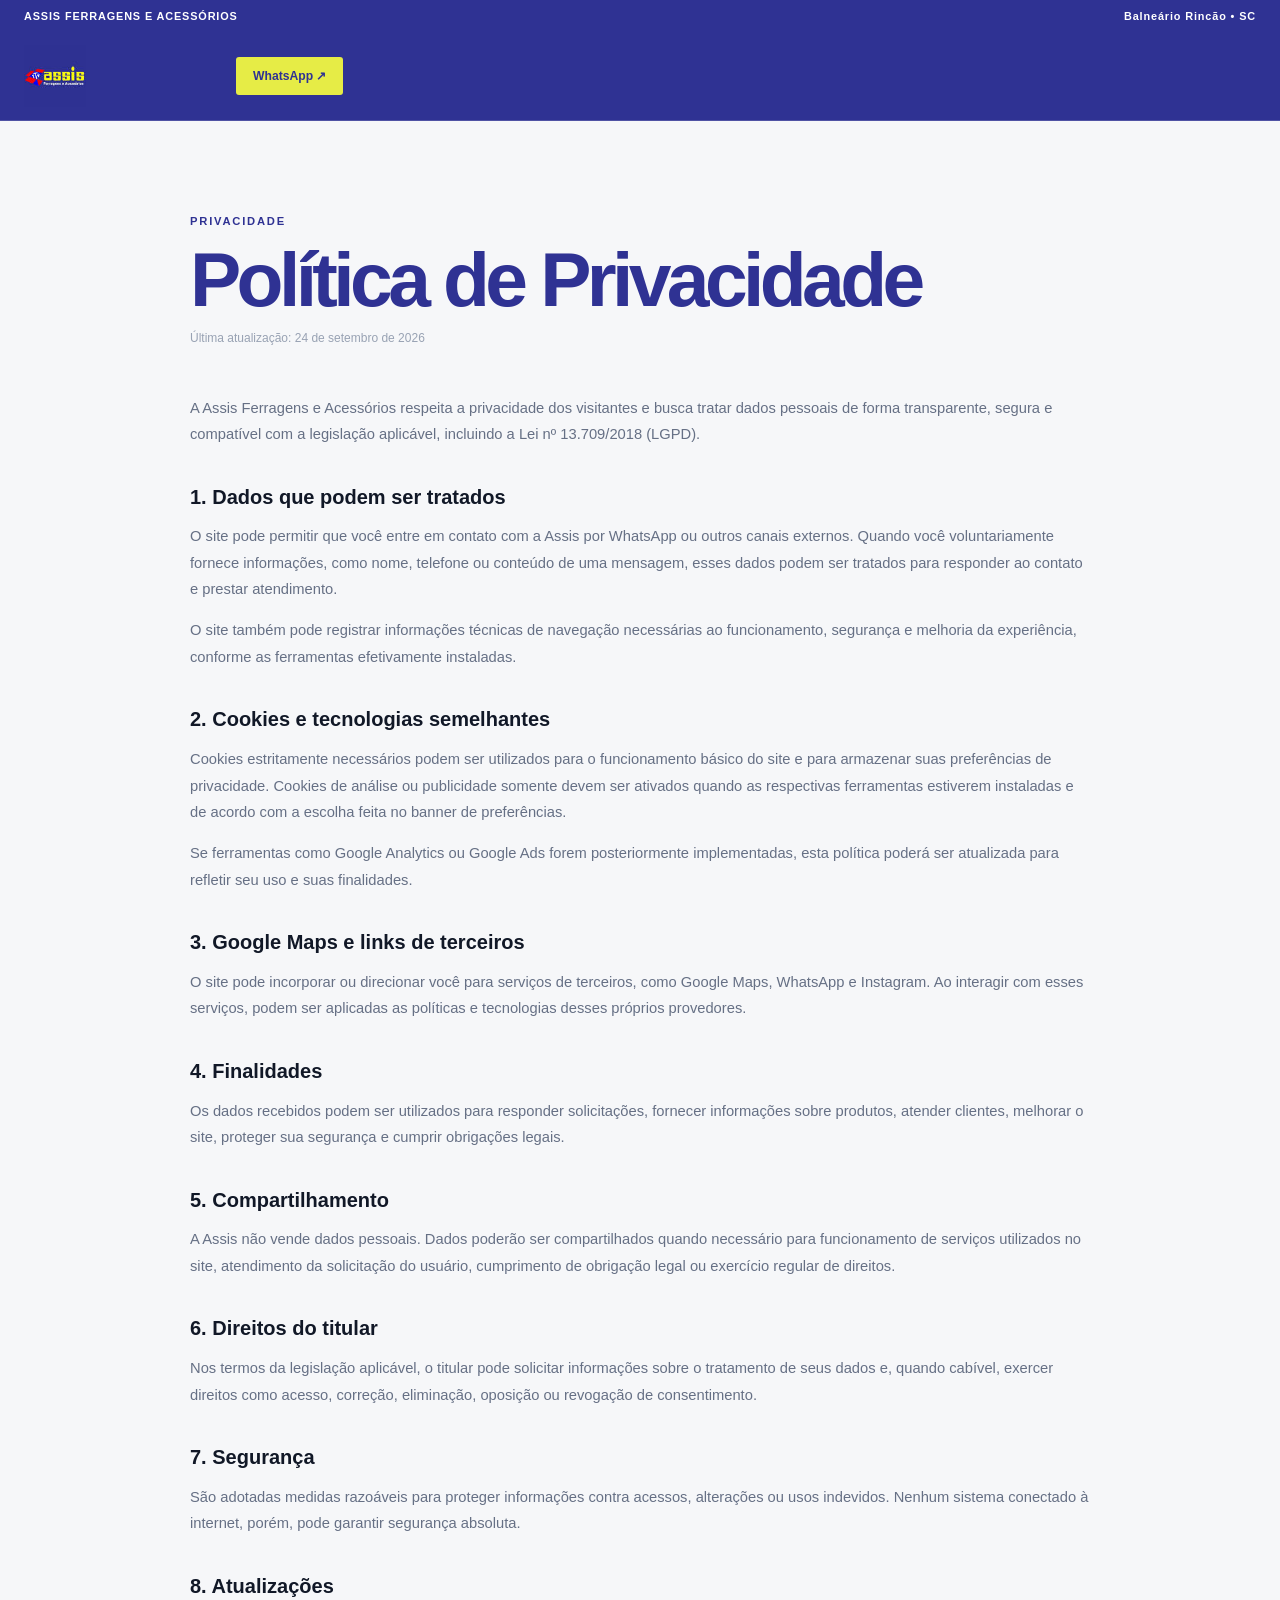
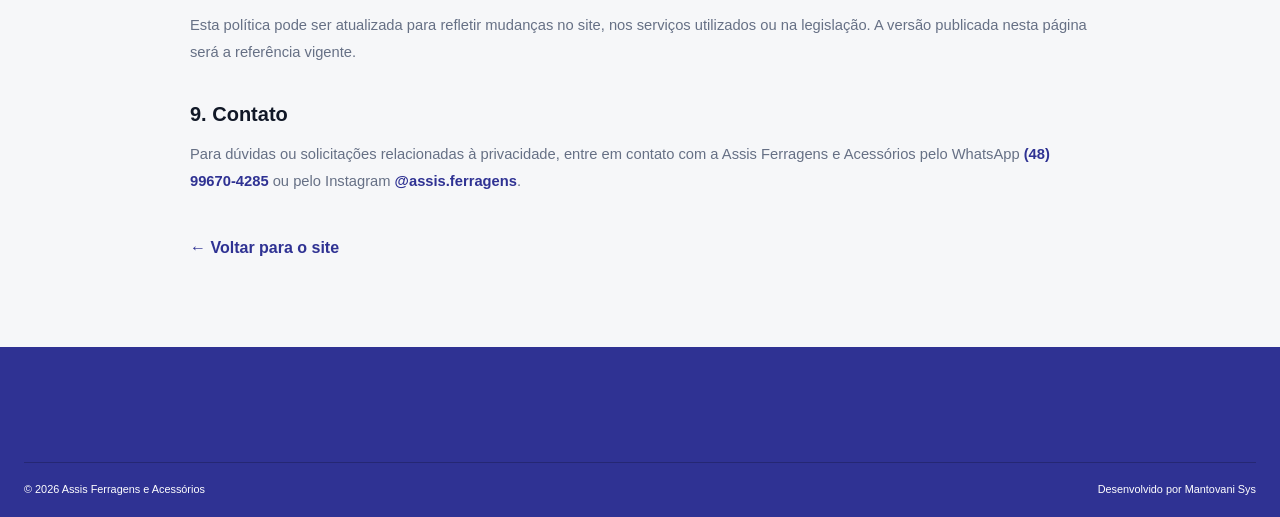
==== commit b0703f2b: "padroniza identidade na política de privacidade" ====
--- a/politica-de-privacidade.html
+++ b/politica-de-privacidade.html
@@ -5,8 +5,8 @@
     <meta charset="utf-8">
     <meta name="viewport" content="width=device-width,initial-scale=1">
     <meta name="description" content="Política de Privacidade da Assis Ferragens e Acessórios.">
-    <meta name="theme-color" content="#0b3b78">
-    <link rel="icon" href="images/logo.png">
+    <meta name="theme-color" content="#2F3293">
+    <link rel="icon" href="images/logo.png" type="image/jpeg">
     <link rel="stylesheet" href="css/global.css">
     <link rel="stylesheet" href="css/header.css">
     <link rel="stylesheet" href="css/footer.css">
--- a/css/global.css
+++ b/css/global.css
@@ -128,7 +128,7 @@
     line-height: .95;
     letter-spacing: -.06em;
     margin: 14px 0 12px;
-    color: #0b3b78
+    color: hsl(238, 52%, 38%)
 }
 
 .legal-page h2 {
@@ -144,7 +144,7 @@
 }
 
 .legal-page a {
-    color: #0b3b78;
+    color: hsl(238, 52%, 38%);
     font-weight: 700
 }
 
--- a/css/header.css
+++ b/css/header.css
@@ -2,11 +2,11 @@
     position: sticky;
     top: 0;
     z-index: 100;
-    background: #132B68
+    background: hsl(238, 52%, 38%)
 }
 
 .top-strip {
-    background: #0E2252;
+    background: hsl(238, 52%, 38%);
     color: #fff;
     font-size: .68rem;
     font-weight: 700;
@@ -22,7 +22,7 @@
 
 .nav-wrap {
     border-bottom: 1px solid rgba(255, 255, 255, .16);
-    background: #132B68
+    background: hsl(238, 52%, 38%)
 }
 
 .nav {
@@ -58,12 +58,12 @@
 }
 
 .desktop-nav a:hover {
-    color: #F2C900
+    color: hsl(62, 81%, 60%)
 }
 
 .nav-whatsapp {
-    background: #F2C900;
-    color: #0E2252;
+    background: hsl(62, 81%, 60%);
+    color: hsl(238, 52%, 38%);
     padding: 12px 17px;
     border-radius: 3px;
     font-size: .76rem;
--- a/css/footer.css
+++ b/css/footer.css
@@ -1,5 +1,5 @@
 footer {
-    background: #132B68;
+    background: hsl(238, 52%, 38%);
     color: #fff;
     padding: 65px 0 22px
 }
@@ -27,7 +27,7 @@
 }
 
 .footer-grid h3 {
-    color: #F2C900;
+    color: hsl(62, 81%, 60%);
     font-size: .75rem;
     text-transform: uppercase;
     letter-spacing: .12em;
@@ -45,7 +45,7 @@
 }
 
 .footer-bottom {
-    border-top: 1px solid #193881;
+    border-top: 1px solid hsl(238, 52%, 30%);
     margin-top: 50px;
     padding-top: 20px;
     display: flex;
@@ -74,7 +74,7 @@
 
 .review-count {
     font-size: .8rem;
-    color: #F2C900;
+    color: hsl(62, 81%, 60%);
     font-weight: 800;
     margin-top: 6px;
     letter-spacing: .08em
@@ -146,7 +146,7 @@
 
 .cookie-banner a {
     font-size: .74rem;
-    color: #132B68;
+    color: hsl(238, 52%, 38%);
     font-weight: 800
 }
 
@@ -167,13 +167,13 @@
 }
 
 .cookie-primary {
-    background: #132B68;
+    background: hsl(238, 52%, 38%);
     color: #fff
 }
 
 .cookie-secondary {
     background: #f5f1e8;
-    color: #132B68
+    color: hsl(238, 52%, 38%)
 }
 
 .cookie-modal {
@@ -244,7 +244,7 @@
 .cookie-option input {
     width: 18px;
     height: 18px;
-    accent-color: #132B68
+    accent-color: hsl(238, 52%, 38%)
 }
 
 .cookie-modal-actions {
--- a/css/responsive.css
+++ b/css/responsive.css
@@ -61,15 +61,18 @@
         grid-template-columns: 1fr
     }
 
+    .location-layout {
+        grid-template-columns: 1fr;
+    }
+
     .location-card {
-        grid-template-columns: 1fr;
-        gap: 25px
-    }
-
-    .location-card>div:last-child {
-        border-left: 0;
-        border-top: 1px solid var(--line);
-        padding: 25px 0 0
+        min-height: auto;
+        gap: 25px;
+    }
+
+    .map-card,
+    .map-card iframe {
+        min-height: 390px;
     }
 
     .footer-grid {
@@ -200,6 +203,24 @@
         margin-top: 25px
     }
 
+    .location-card {
+        padding: 28px 22px;
+    }
+
+    .location-contact {
+        display: block;
+    }
+
+    .location-contact span {
+        display: block;
+        margin-top: 5px;
+    }
+
+    .map-card,
+    .map-card iframe {
+        min-height: 320px;
+    }
+
     .footer-grid {
         grid-template-columns: 1fr;
         gap: 35px
